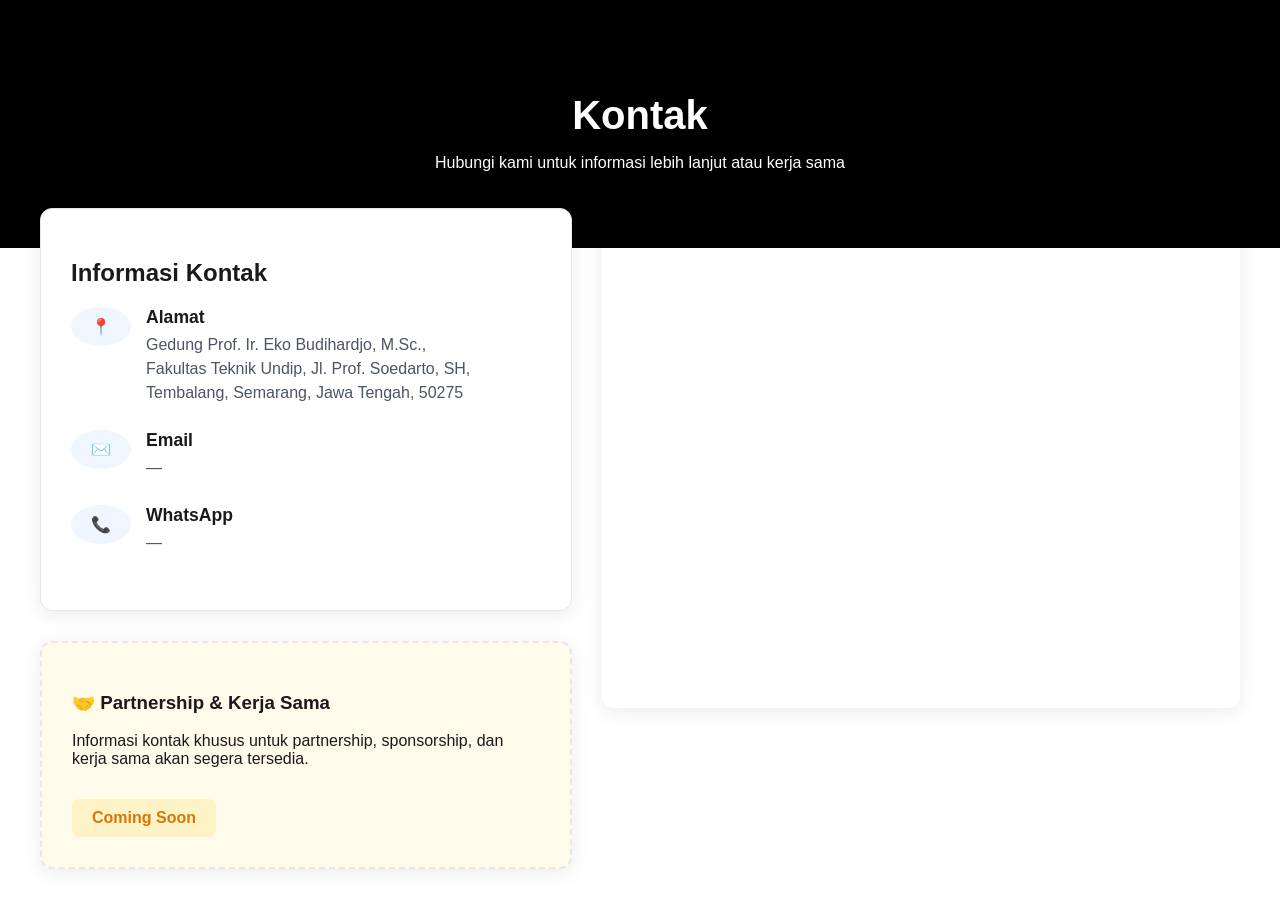
==== kontak.html @ 944ac671 "nambah kontak" ====
<!DOCTYPE html>
<html lang="id">
<head>
    <meta charset="UTF-8">
    <meta name="viewport" content="width=device-width, initial-scale=1.0">
    <title>Kontak - HimaOSE</title>

    <link rel="stylesheet" href="./assets/css/kontak.css">
</head>
<body>

    <section class="contact-header">
        <h1>Kontak</h1>
        <p>Hubungi kami untuk informasi lebih lanjut atau kerja sama</p>
    </section>

    <main class="container">
        <div class="info-section">
            <div class="card">
                <h2>Informasi Kontak</h2>
                
                <div class="info-group">
                    <div class="icon-circle">📍</div>
                    <div class="info-content">
                        <h3>Alamat</h3>
                        <p>Gedung Prof. Ir. Eko Budihardjo, M.Sc.,<br>
                        Fakultas Teknik Undip, Jl. Prof. Soedarto, SH,<br>
                        Tembalang, Semarang, Jawa Tengah, 50275</p>
                    </div>
                </div>

                <div class="info-group">
                    <div class="icon-circle">✉️</div>
                    <div class="info-content">
                        <h3>Email</h3>
                        <p>—</p>
                    </div>
                </div>

                <div class="info-group">
                    <div class="icon-circle">📞</div>
                    <div class="info-content">
                        <h3>WhatsApp</h3>
                        <p>—</p>
                    </div>
                </div>
            </div>

            <div class="card partnership-card">
                <h3>🤝 Partnership & Kerja Sama</h3>
                <p>Informasi kontak khusus untuk partnership, sponsorship, dan kerja sama akan segera tersedia.</p>
                <div class="coming-soon-btn">Coming Soon</div>
            </div>
        </div>

        <div class="map-container">
            <iframe 
                src="https://www.google.com/maps/embed?pb=!1m18!1m12!1m3!1d15838.455243177652!2d110.432049!3d-7.053805!2m3!1f0!2f0!3f0!3m2!1i1024!2i768!4f13.1!3m3!1m2!1s0x2e708c1b3d582ad3%3A0x6d907cc320cc1454!2sUniversitas%20Diponegoro!5e0!3m2!1sen!2sid!4v1700000000000!5m2!1sen!2sid" 
                allowfullscreen="" 
                loading="lazy">
            </iframe>
        </div>
    </main>

</body>
</html>
---- assets/css/kontak.css ----
/* Styling Khusus Halaman Kontak */
:root {
    --bg-color: #ffffff;
    --text-color: #1a1a1a;
    --accent-color: #f0f0f0;
}

body {
    font-family: 'Segoe UI', Tahoma, Geneva, Verdana, sans-serif;
    margin: 0;
    background-color: var(--bg-color);
    color: var(--text-color);
}

/* Header Section */
.contact-header {
    background-color: #000000;
    color: rgb(255, 255, 255);
    text-align: center;
    padding: 60px 20px;
}

.contact-header h1 {
    font-size: 2.5rem;
    margin-bottom: 10px;
    color: #ffffff; 
}

/* Main Container */
.container {
    max-width: 1200px;
    margin: -40px auto 50px;
    display: grid;
    grid-template-columns: 1fr 1.2fr;
    gap: 30px;
    padding: 0 20px;
}

.card {
    background: white;
    border-radius: 12px;
    padding: 30px;
    box-shadow: 0 4px 20px rgba(0,0,0,0.08);
    border: 1px solid #e5e7eb;
}

/* Info Styles */
.info-group {
    margin-bottom: 25px;
    display: flex;
    align-items: flex-start;
    gap: 15px;
}

.icon-circle {
    background-color: #eff6ff;
    padding: 10px;
    border-radius: 50%;
    min-width: 40px;
    text-align: center;
}

.info-content h3 {
    margin: 0 0 5px 0;
    font-size: 1.1rem;
}

.info-content p {
    margin: 0;
    color: #4b5563;
    line-height: 1.5;
}

/* Partnership Card */
.partnership-card {
    margin-top: 30px;
    border: 2px dashed #e5e7eb;
    background-color: #fffbeb;
}

.coming-soon-btn {
    background-color: #fef3c7;
    color: #d97706;
    padding: 10px 20px;
    border-radius: 8px;
    display: inline-block;
    margin-top: 15px;
    font-weight: 600;
}

/* Map Container */
.map-container {
    border-radius: 12px;
    overflow: hidden;
    box-shadow: 0 4px 20px rgba(0,0,0,0.08);
    height: 500px;
}

iframe {
    width: 100%;
    height: 100%;
    border: none;
}

/* Responsive Breakpoint */
@media (max-width: 768px) {
    .container { 
        grid-template-columns: 1fr; 
        margin-top: 20px; 
    }
}
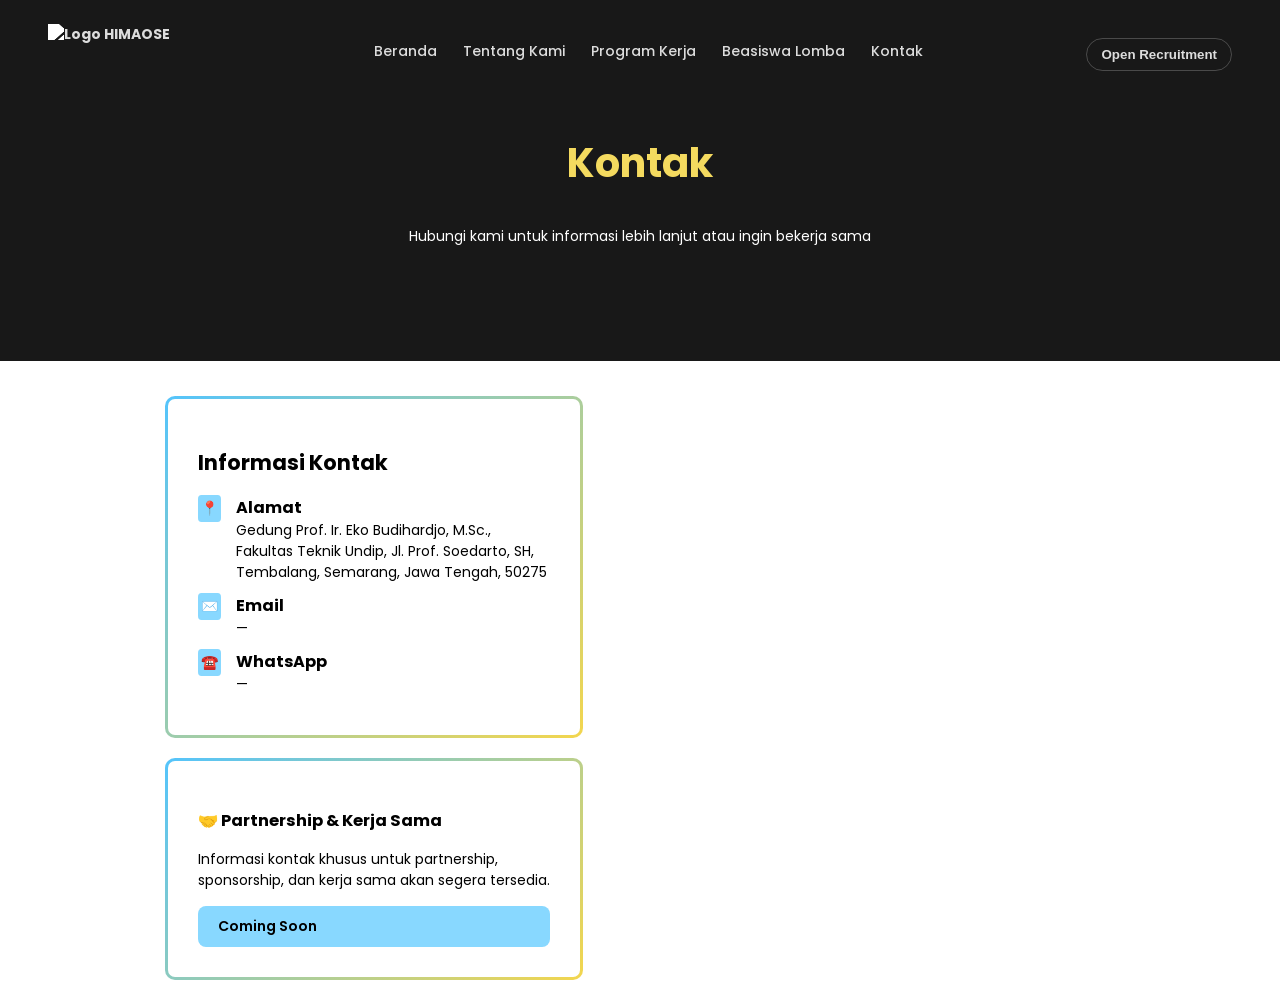
==== commit 4883ef49: "Fixed navbar agak kurang tengah sama ngemerge kontak.html" ====
--- a/kontak.html
+++ b/kontak.html
@@ -1,66 +1,108 @@
-<!DOCTYPE html>
+<!doctype html>
 <html lang="id">
-<head>
-    <meta charset="UTF-8">
-    <meta name="viewport" content="width=device-width, initial-scale=1.0">
+  <head>
+    <meta charset="UTF-8" />
+    <meta name="viewport" content="width=device-width, initial-scale=1.0" />
     <title>Kontak - HimaOSE</title>
 
-    <link rel="stylesheet" href="./assets/css/kontak.css">
-</head>
-<body>
+    <!-- Fonts -->
+    <link
+      rel="stylesheet"
+      href="https://fonts.googleapis.com/css2?family=Poppins:wght@300;400;600;700&display=swap"
+    />
+
+    <!-- Global styles -->
+    <link rel="stylesheet" href="assets/css/style.css" />
+    <link rel="stylesheet" href="assets/css/navbar.css" />
+    <link rel="stylesheet" href="assets/css/footer.css" />
+    <link rel="stylesheet" href="assets/css/kontak.css" />
+
+    <!-- Feather icons -->
+    <script src="https://unpkg.com/feather-icons"></script>
+  </head>
+  <body>
+    <!-- NAVBAR -->
+    <div id="navbar"></div>
 
     <section class="contact-header">
-        <h1>Kontak</h1>
-        <p>Hubungi kami untuk informasi lebih lanjut atau kerja sama</p>
+      <h1>Kontak</h1>
+      <p>Hubungi kami untuk informasi lebih lanjut atau ingin bekerja sama</p>
     </section>
 
     <main class="container">
-        <div class="info-section">
-            <div class="card">
-                <h2>Informasi Kontak</h2>
-                
-                <div class="info-group">
-                    <div class="icon-circle">📍</div>
-                    <div class="info-content">
-                        <h3>Alamat</h3>
-                        <p>Gedung Prof. Ir. Eko Budihardjo, M.Sc.,<br>
-                        Fakultas Teknik Undip, Jl. Prof. Soedarto, SH,<br>
-                        Tembalang, Semarang, Jawa Tengah, 50275</p>
-                    </div>
-                </div>
+      <div class="info-section hidden-left">
+        <div class="card">
+          <h2>Informasi Kontak</h2>
 
-                <div class="info-group">
-                    <div class="icon-circle">✉️</div>
-                    <div class="info-content">
-                        <h3>Email</h3>
-                        <p>—</p>
-                    </div>
-                </div>
+          <div class="info-group" style="transition-delay: 0s">
+            <div class="icon-circle">📍</div>
+            <div class="info-content">
+              <h3>Alamat</h3>
+              <p>
+                Gedung Prof. Ir. Eko Budihardjo, M.Sc.,<br />
+                Fakultas Teknik Undip, Jl. Prof. Soedarto, SH,<br />
+                Tembalang, Semarang, Jawa Tengah, 50275
+              </p>
+            </div>
+          </div>
 
-                <div class="info-group">
-                    <div class="icon-circle">📞</div>
-                    <div class="info-content">
-                        <h3>WhatsApp</h3>
-                        <p>—</p>
-                    </div>
-                </div>
+          <div class="info-group">
+            <div class="icon-circle">✉️</div>
+            <div class="info-content">
+              <h3>Email</h3>
+              <p>—</p>
             </div>
+          </div>
 
-            <div class="card partnership-card">
-                <h3>🤝 Partnership & Kerja Sama</h3>
-                <p>Informasi kontak khusus untuk partnership, sponsorship, dan kerja sama akan segera tersedia.</p>
-                <div class="coming-soon-btn">Coming Soon</div>
+          <div class="info-group">
+            <div class="icon-circle">☎️</div>
+            <div class="info-content">
+              <h3>WhatsApp</h3>
+              <p>—</p>
             </div>
+          </div>
         </div>
 
-        <div class="map-container">
-            <iframe 
-                src="https://www.google.com/maps/embed?pb=!1m18!1m12!1m3!1d15838.455243177652!2d110.432049!3d-7.053805!2m3!1f0!2f0!3f0!3m2!1i1024!2i768!4f13.1!3m3!1m2!1s0x2e708c1b3d582ad3%3A0x6d907cc320cc1454!2sUniversitas%20Diponegoro!5e0!3m2!1sen!2sid!4v1700000000000!5m2!1sen!2sid" 
-                allowfullscreen="" 
-                loading="lazy">
-            </iframe>
+        <div class="card partnership-card" style="transition-delay: 0.2s">
+          <h3>🤝 Partnership & Kerja Sama</h3>
+          <p>
+            Informasi kontak khusus untuk partnership, sponsorship, dan kerja
+            sama akan segera tersedia.
+          </p>
+          <div class="coming-soon-btn">Coming Soon</div>
         </div>
+      </div>
+
+      <div class="map-container hidden-right" style="transition-delay: 0.4s">
+        <iframe
+          src="https://www.google.com/maps/embed?pb=!1m14!1m8!1m3!1d1979.8244208074148!2d110.4403537!3d-7.0504854!3m2!1i1024!2i768!4f13.1!3m3!1m2!1s0x2e708c1bf1e9d42f%3A0x1bf69ea8e0d3735f!2sFakultas%20Perikanan%20dan%20Ilmu%20Kelautan%20Universitas%20Diponegoro!5e0!3m2!1sid!2sid!4v1772510603129!5m2!1sid!2sid"
+          allowfullscreen=""
+          loading="lazy"
+        >
+        </iframe>
+      </div>
     </main>
 
-</body>
-</html>+    <!-- FOOTER ROOT -->
+    <div id="footer-root"></div>
+
+    <!-- Page scripts -->
+    <script>
+      const observer = new IntersectionObserver((entries) => {
+        entries.forEach((entry) => {
+          if (entry.isIntersecting) {
+            entry.target.classList.add("show");
+          }
+        });
+      });
+      const hiddenElements = document.querySelectorAll(
+        ".hidden-left, .hidden-right",
+      );
+      hiddenElements.forEach((el) => observer.observe(el));
+    </script>
+
+    <!-- Shared layout scripts -->
+    <script src="js/load-navbar.js"></script>
+    <script src="js/load-footer.js"></script>
+  </body>
+</html>
--- a/assets/css/style.css
+++ b/assets/css/style.css
@@ -0,0 +1,143 @@
+:root {
+  --accent: #e53935;
+  --muted: rgba(255, 255, 255, 0.85);
+}
+* {
+  box-sizing: border-box;
+}
+html,
+body {
+  height: 100%;
+  margin: 0;
+  font-family:
+    Poppins,
+    system-ui,
+    -apple-system,
+    Segoe UI,
+    Roboto,
+    "Helvetica Neue",
+    Arial;
+}
+body {
+  color: #fff;
+  background: #000;
+  overflow-x: hidden;
+  overflow-y: auto;
+}
+
+/* stage */
+.stage {
+  position: fixed;
+  inset: 0;
+  z-index: 0;
+  overflow: hidden;
+  pointer-events: none; 
+}
+.stage video {
+  position: absolute;
+  inset: 0;
+  width: 100%;
+  height: 100%;
+  object-fit: cover;
+}
+.overlay {
+  position: relative;
+  inset: 0;
+  background: linear-gradient(180deg, rgba(0, 0, 0, 0.3), rgba(0, 0, 0, 0.6));
+  pointer-events: none;
+}
+
+/* header */
+header {
+  position: fixed;
+  left: 0;
+  right: 0;
+  top: 16px;
+  z-index: 40;
+  display: flex;
+  align-items: center;
+  justify-content: space-between;
+  padding: 0 48px;
+}
+.logo {
+  display: flex;
+  align-items: center;
+  gap: 12px;
+  font-weight: 700;
+}
+nav {
+  display: flex;
+  gap: 26px;
+  align-items: center;
+}
+nav a {
+  color: var(--muted);
+  text-decoration: none;
+  font-weight: 500;
+}
+.controls {
+  display: flex;
+  gap: 12px;
+  align-items: center;
+}
+.btn-outline {
+  padding: 8px 14px;
+  border-radius: 24px;
+  border: 1px solid rgba(255, 255, 255, 0.22);
+  background: transparent;
+  color: var(--muted);
+  font-weight: 600;
+}
+
+/* hero */
+.hero {
+  position: relative;
+  z-index: 10;
+  display: flex;
+  flex-direction: column;
+  align-items: center;
+  justify-content: center;
+  height: 100vh;
+  padding: 48px;
+  text-align: center;
+}
+.hero h1 {
+  font-size: 44px;
+  margin: 0;
+  font-weight: 600;
+  letter-spacing: -0.02em;
+}
+.hero p {
+  margin-top: 12px;
+  color: rgba(255, 255, 255, 0.9);
+  max-width: 760px;
+}
+
+/* responsive */
+@media (max-width: 900px) {
+  header {
+    padding: 0 18px;
+  }
+  .hero h1 {
+    font-size: 28px;
+  }
+  .bottom-bar {
+    left: 18px;
+    right: 18px;
+  }
+  nav {
+    display: none;
+  }
+}
+
+header::after {
+  content: "";
+  position: fixed;
+  left: 0;
+  right: 0;
+  top: 0;
+  height: 84px;
+  background: linear-gradient(180deg, rgba(5, 5, 5, 0.18), rgba(5, 5, 5, 0));
+  z-index: 30;
+  pointer-events: none;
+}
--- a/assets/css/navbar.css
+++ b/assets/css/navbar.css
@@ -0,0 +1,197 @@
+nav {
+  position: fixed;
+  left: 0;
+  right: 0;
+  top: 0;
+  z-index: 40;
+  display: flex;
+  align-items: center;
+  justify-content: space-between;
+  padding: 24px 48px;
+  transition:
+    background-color 0.3s ease,
+    box-shadow 0.3s ease,
+    color 0.3s ease;
+}
+.navbar .logo {
+  display: flex;
+  align-items: center;
+  gap: 12px;
+  font-weight: 700;
+}
+.navbar .logo-image {
+  height: 60px;
+  width: auto;
+  display: block;
+  filter: brightness(0) invert(1); /* putih di atas background gelap */
+}
+.navbar .logo-text {
+  font-size: 1.1rem;
+  letter-spacing: 0.08em;
+  display: none;
+}
+
+.navbar.scrolled .logo-image {
+  filter: brightness(0); /* gunakan warna asli (hitam) saat scrolled */
+}
+.navbar .nav {
+  display: flex;
+  gap: 26px;
+  align-items: center;
+  margin-left: 40px; /* geser grup menu sedikit ke kanan */
+}
+.navbar .nav a {
+  color: rgba(255, 255, 255, 0.85);
+  text-decoration: none;
+  font-weight: 500;
+}
+.navbar .nav a:hover {
+  color: rgba(255, 255, 255, 0.85);
+}
+.navbar .nav a::after {
+  content: "";
+  display: block;
+  padding-bottom: 0.3rem;
+  border-bottom: 0.1rem solid rgba(255, 255, 255, 0.85);
+  border-radius: 30%;
+  transform: scaleX(0);
+  transition: 0.2s;
+}
+.navbar .nav a:hover::after {
+  transform: scaleX(1);
+}
+.navbar.scrolled {
+  background-color: #ffff !important;
+  color: black;
+  box-shadow: 0 7px 10px rgba(0, 0, 0, 0.1);
+}
+.navbar.scrolled .nav a {
+  color: black;
+}
+.navbar.scrolled .nav a:hover {
+  color: rgba(0, 0, 0, 0.85);
+}
+.navbar.scrolled .nav a::after {
+  border-bottom: 0.1rem solid rgba(0, 0, 0, 0.85);
+}
+.controls {
+  display: flex;
+  gap: 12px;
+  align-items: center;
+}
+.btn-outline {
+  padding: 8px 14px;
+  border-radius: 24px;
+  border: 1px solid rgba(255, 255, 255, 0.22);
+  background: transparent;
+  color: rgba(255, 255, 255, 0.85);
+  font-weight: 600;
+  cursor: pointer;
+  transition: 0.2s ease;
+}
+.controls button:hover {
+  color: rgba(255, 255, 255, 0.85);
+  background-color: #f3d64e;
+  color: #0b2648;
+  border: 1px solid rgba(0, 0, 0, 0);
+  /* background-color: rgba(0, 0, 0, 0.85);  */
+  transform: scale(1.05);
+}
+.navbar.scrolled .controls button {
+  color: black;
+  border-color: black;
+}
+.navbar.scrolled .controls button:hover {
+  color: black;
+  border-color: #f3d64e;
+}
+#hamburger-menu {
+  display: none;
+}
+
+/* Media Queries */
+
+/* Tablet */
+@media (max-width: 758px) {
+  nav {
+    padding: 18px 24px; /* kecilkan padding atas/bawah di tablet */
+  }
+
+  #hamburger-menu {
+    display: inline-block;
+    color: white;
+    cursor: pointer;
+    transition: 0.2s ease;
+  }
+
+  #hamburger-menu:hover {
+    transform: scale(0.9);
+  }
+  #hamburger-menu::after {
+    content: "";
+    display: none;
+  }
+  .navbar {
+    transition: 0.4s;
+  }
+  .navbar.active {
+    background-color: rgba(0, 0, 0, 0.88);
+  }
+  .nav {
+    position: absolute;
+    top: 100%;
+    right: 0;
+    width: 100%;
+    height: calc(100vh - 80px);
+    background-color: rgba(0, 0, 0, 0.88);
+    display: flex;
+    flex-direction: column;
+    align-items: center;
+    padding-top: 1rem;
+    transform: translateX(100%);
+    opacity: 0;
+    pointer-events: none;
+    will-change: transform, opacity;
+    transition:
+      transform 0.45s cubic-bezier(0.22, 0.61, 0.36, 1),
+      opacity 0.35s ease-out;
+    z-index: 99;
+  }
+  .nav.active {
+    transform: translateX(0);
+    opacity: 1;
+    pointer-events: auto;
+  }
+  .navbar .nav a {
+    display: block;
+    width: 100%;
+    padding: 1rem 5rem;
+    color: #ffff;
+    text-decoration: none;
+    font-size: 1.5rem;
+    transition: 0.2s ease;
+  }
+  .navbar .nav a:hover {
+    background-color: rgb(255, 251, 251);
+    color: black;
+  }
+  .navbar .nav a::after {
+    border-bottom: none;
+  }
+  .navbar.scrolled .nav {
+    background-color: rgba(255, 255, 255, 255);
+  }
+  .navbar.scrolled #hamburger-menu {
+    color: rgba(0, 0, 0, 0.85);
+  }
+  .navbar.scrolled .nav a:hover {
+    background-color: black;
+    color: rgb(255, 251, 251);
+  }
+  .navbar.scrolled .nav a::after {
+    border-bottom: none;
+  }
+  .controls {
+    display: none;
+  }
+}
--- a/assets/css/footer.css
+++ b/assets/css/footer.css
@@ -0,0 +1,156 @@
+/* Style khusus footer HIMA OSE / landing page */
+
+.site-footer{
+  position: relative; 
+  z-index: 10;
+  background:#f7f8fa;
+  color:#202937;
+  padding:48px 40px 32px;
+  border-top:1px solid rgba(0,0,0,0.04);
+  font-family:Poppins,system-ui,-apple-system,Segoe UI,Roboto,"Helvetica Neue",Arial;
+}
+
+.footer-inner{
+  max-width:1120px;
+  margin:0 auto;
+}
+
+.footer-brand{
+  display:flex;
+  align-items:center;
+  gap:18px;
+  justify-content:flex-start;
+  margin-bottom:36px;
+}
+
+.footer-logo-mark{
+  width:52px;
+  height:52px;
+  border-radius:999px;
+  background:linear-gradient(135deg,#0046a6,#00a3ff);
+  display:flex;
+  align-items:center;
+  justify-content:center;
+  color:#fff;
+  font-weight:700;
+  font-size:18px;
+}
+
+.footer-brand-text p{
+  margin:0;
+  font-size:14px;
+  color:#4b5563;
+}
+
+.footer-columns{
+  display:flex;
+  flex-wrap:wrap;
+  gap:40px;
+  justify-content:space-between;
+}
+
+.footer-column{
+  min-width:180px;
+  flex:1;
+}
+
+.footer-title{
+  font-size:14px;
+  font-weight:600;
+  letter-spacing:0.04em;
+  text-transform:uppercase;
+  margin:0 0 12px;
+  color:#111827;
+}
+
+.footer-column ul{
+  list-style:none;
+  padding:0;
+  margin:0;
+}
+
+.footer-column ul li{
+  margin-bottom:8px;
+  font-size:14px;
+  color:#4b5563;
+  transition: 0.2s ease;
+}
+.footer-column .footer-nav li:hover{
+  color:#111827;
+  padding-left: 0.7rem;
+}
+.footer-column a{
+  color:#4b5563;
+  text-decoration:none;
+}
+.footer-contact li{
+  display:flex;
+  align-items:flex-start;
+  gap:10px;
+}
+
+.contact-icon{
+  font-size:16px;
+  line-height:1.4;
+}
+
+.contact-text{
+  font-size:14px;
+}
+
+.footer-social{
+  display:flex;
+  gap:10px;
+  margin-top:4px;
+}
+
+.social-button{
+  width:36px;
+  height:36px;
+  border-radius:999px;
+  border:1px solid rgba(31,41,55,0.16);
+  display:flex;
+  align-items:center;
+  justify-content:center;
+  font-size:13px;
+  font-weight:600;
+  color:#111827;
+  text-decoration:none;
+  background:#fff;
+  transition: 0.2s ease;
+}
+
+.social-button:hover{
+  border-color:#111827;
+  transform: scale(0.96);
+}
+
+.footer-bottom{
+  max-width:1120px;
+  margin:32px auto 0;
+  padding-top:16px;
+  border-top:1px solid rgba(0,0,0,0.06);
+  text-align:center;
+}
+
+.footer-bottom p{
+  margin:0;
+  font-size:12px;
+  color:#6b7280;
+}
+
+@media (max-width:900px){
+  .site-footer{
+    padding:32px 20px 24px;
+  }
+
+  .footer-brand{
+    align-items:flex-start;
+  }
+
+  .footer-columns{
+    flex-direction:column;
+    gap:24px;
+  }
+}
+
--- a/assets/css/kontak.css
+++ b/assets/css/kontak.css
@@ -1,111 +1,147 @@
 /* Styling Khusus Halaman Kontak */
 :root {
-    --bg-color: #ffffff;
-    --text-color: #1a1a1a;
-    --accent-color: #f0f0f0;
+  --color-white: #ffffff;
+  --color-black: #000000;
+  --color-yellow-light: #f3d64e;
+  --color-yellow-dark: #fcb50f;
+  --color-blue-dark: #5182cd;
+  --color-blue-light: #54c4fc;
+  --color-blue-pale: #88d8ff;
 }
 
 body {
-    font-family: 'Segoe UI', Tahoma, Geneva, Verdana, sans-serif;
-    margin: 0;
-    background-color: var(--bg-color);
-    color: var(--text-color);
+  overflow-x: hidden;
+  font-family: "Poppins", sans-serif;
+  font-size: 14px;
+  margin: 0;
+  background-color: var(--color-white);
+  color: var(--color-black);
 }
 
 /* Header Section */
 .contact-header {
-    background-color: #000000;
-    color: rgb(255, 255, 255);
-    text-align: center;
-    padding: 60px 20px;
+  background-color: var(--color-black);
+  background-image:
+    linear-gradient(rgba(0, 0, 0, 0.6), rgba(0, 0, 0, 0.6)),
+    url("../images/abstract-coloured-background-with-variety-transparent-raindrops.jpeg");
+  background-size: cover;
+  background-position: center;
+  color: var(--color-white);
+  text-align: center;
+  padding: 100px 10px;
+  opacity: 0.9;
 }
 
 .contact-header h1 {
-    font-size: 2.5rem;
-    margin-bottom: 10px;
-    color: #ffffff; 
+  font-size: 2.5rem;
+  margin-bottom: 15x;
+  color: var(--color-yellow-light);
 }
 
 /* Main Container */
 .container {
-    max-width: 1200px;
-    margin: -40px auto 50px;
-    display: grid;
-    grid-template-columns: 1fr 1.2fr;
-    gap: 30px;
-    padding: 0 20px;
+  max-width: 1000px;
+  margin: 10px auto 50px;
+  display: grid;
+  grid-template-columns: 1fr 1.2fr;
+  gap: 30px;
+  padding: 25px;
 }
 
 .card {
-    background: white;
-    border-radius: 12px;
-    padding: 30px;
-    box-shadow: 0 4px 20px rgba(0,0,0,0.08);
-    border: 1px solid #e5e7eb;
+  background:
+    linear-gradient(var(--color-white), var(--color-white)) padding-box,
+    linear-gradient(135deg, var(--color-blue-light), var(--color-yellow-light))
+      border-box;
+  border-radius: 10px;
+  padding: 30px;
+  box-shadow: none;
+  border: 3px solid transparent;
 }
 
 /* Info Styles */
 .info-group {
-    margin-bottom: 25px;
-    display: flex;
-    align-items: flex-start;
-    gap: 15px;
+  margin-bottom: 10px;
+  display: flex;
+  align-items: flex-start;
+  gap: 15px;
 }
 
 .icon-circle {
-    background-color: #eff6ff;
-    padding: 10px;
-    border-radius: 50%;
-    min-width: 40px;
-    text-align: center;
+  background-color: var(--color-blue-pale);
+  padding: 3px;
+  border-radius: 15%;
+  min-width: 10px;
+  text-align: center;
+  flex-shrink: 0;
 }
 
 .info-content h3 {
-    margin: 0 0 5px 0;
-    font-size: 1.1rem;
+  margin: 0;
+  font-size: 1rem;
 }
 
 .info-content p {
-    margin: 0;
-    color: #4b5563;
-    line-height: 1.5;
+  margin: 0;
+  color: var(--color-black);
+  line-height: 1.5;
+  flex: 1;
 }
 
 /* Partnership Card */
 .partnership-card {
-    margin-top: 30px;
-    border: 2px dashed #e5e7eb;
-    background-color: #fffbeb;
+  margin-top: 20px;
+  border: 3px solid transparent;
+  background-color: none;
 }
 
 .coming-soon-btn {
-    background-color: #fef3c7;
-    color: #d97706;
-    padding: 10px 20px;
-    border-radius: 8px;
-    display: inline-block;
-    margin-top: 15px;
-    font-weight: 600;
+  background-color: var(--color-blue-pale);
+  color: var(--color-black);
+  padding: 10px 20px;
+  border-radius: 8px;
+  display: center;
+  margin-top: 15px;
+  font-weight: 600;
 }
 
 /* Map Container */
 .map-container {
-    border-radius: 12px;
-    overflow: hidden;
-    box-shadow: 0 4px 20px rgba(0,0,0,0.08);
-    height: 500px;
+  border-radius: 5px;
+  overflow: hidden;
+  height: 100%;
+  min-height: 400px;
+  box-shadow: none;
 }
 
 iframe {
-    width: 100%;
-    height: 100%;
-    border: none;
+  width: 100%;
+  height: 100%;
+  border: none;
 }
 
 /* Responsive Breakpoint */
 @media (max-width: 768px) {
-    .container { 
-        grid-template-columns: 1fr; 
-        margin-top: 20px; 
-    }
-}+  .container {
+    grid-template-columns: 1fr;
+    margin-top: 20px;
+  }
+}
+
+/* Animasi */
+.hidden-left {
+  opacity: 0;
+  transform: translateX(-100px);
+  transition: all 0.8s cubic-bezier(0.25, 0.46, 0.45, 0.94);
+}
+
+.hidden-right {
+  opacity: 0;
+  transform: translateX(100px);
+  transition: all 0.4s cubic-bezier(0.25, 0.46, 0.45, 0.94);
+}
+
+.show {
+  opacity: 1;
+  transform: translateX(0);
+}
